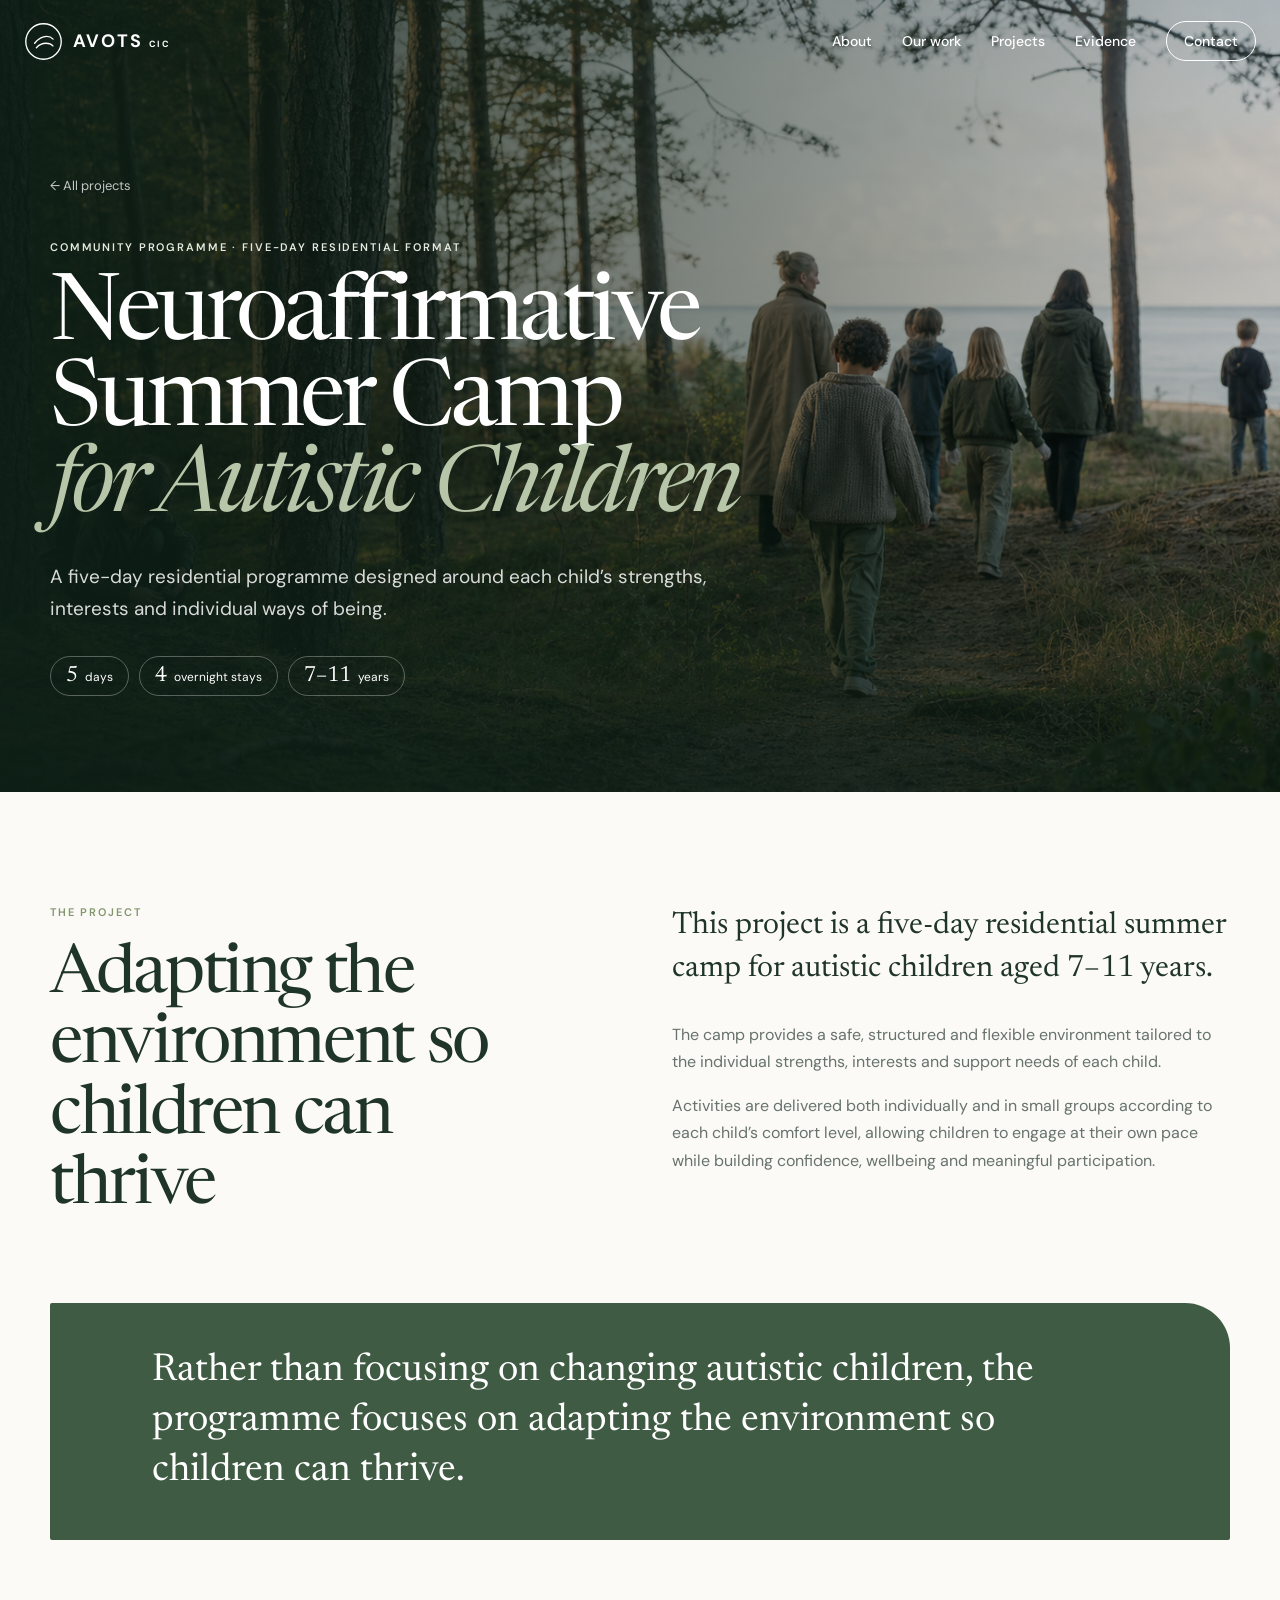
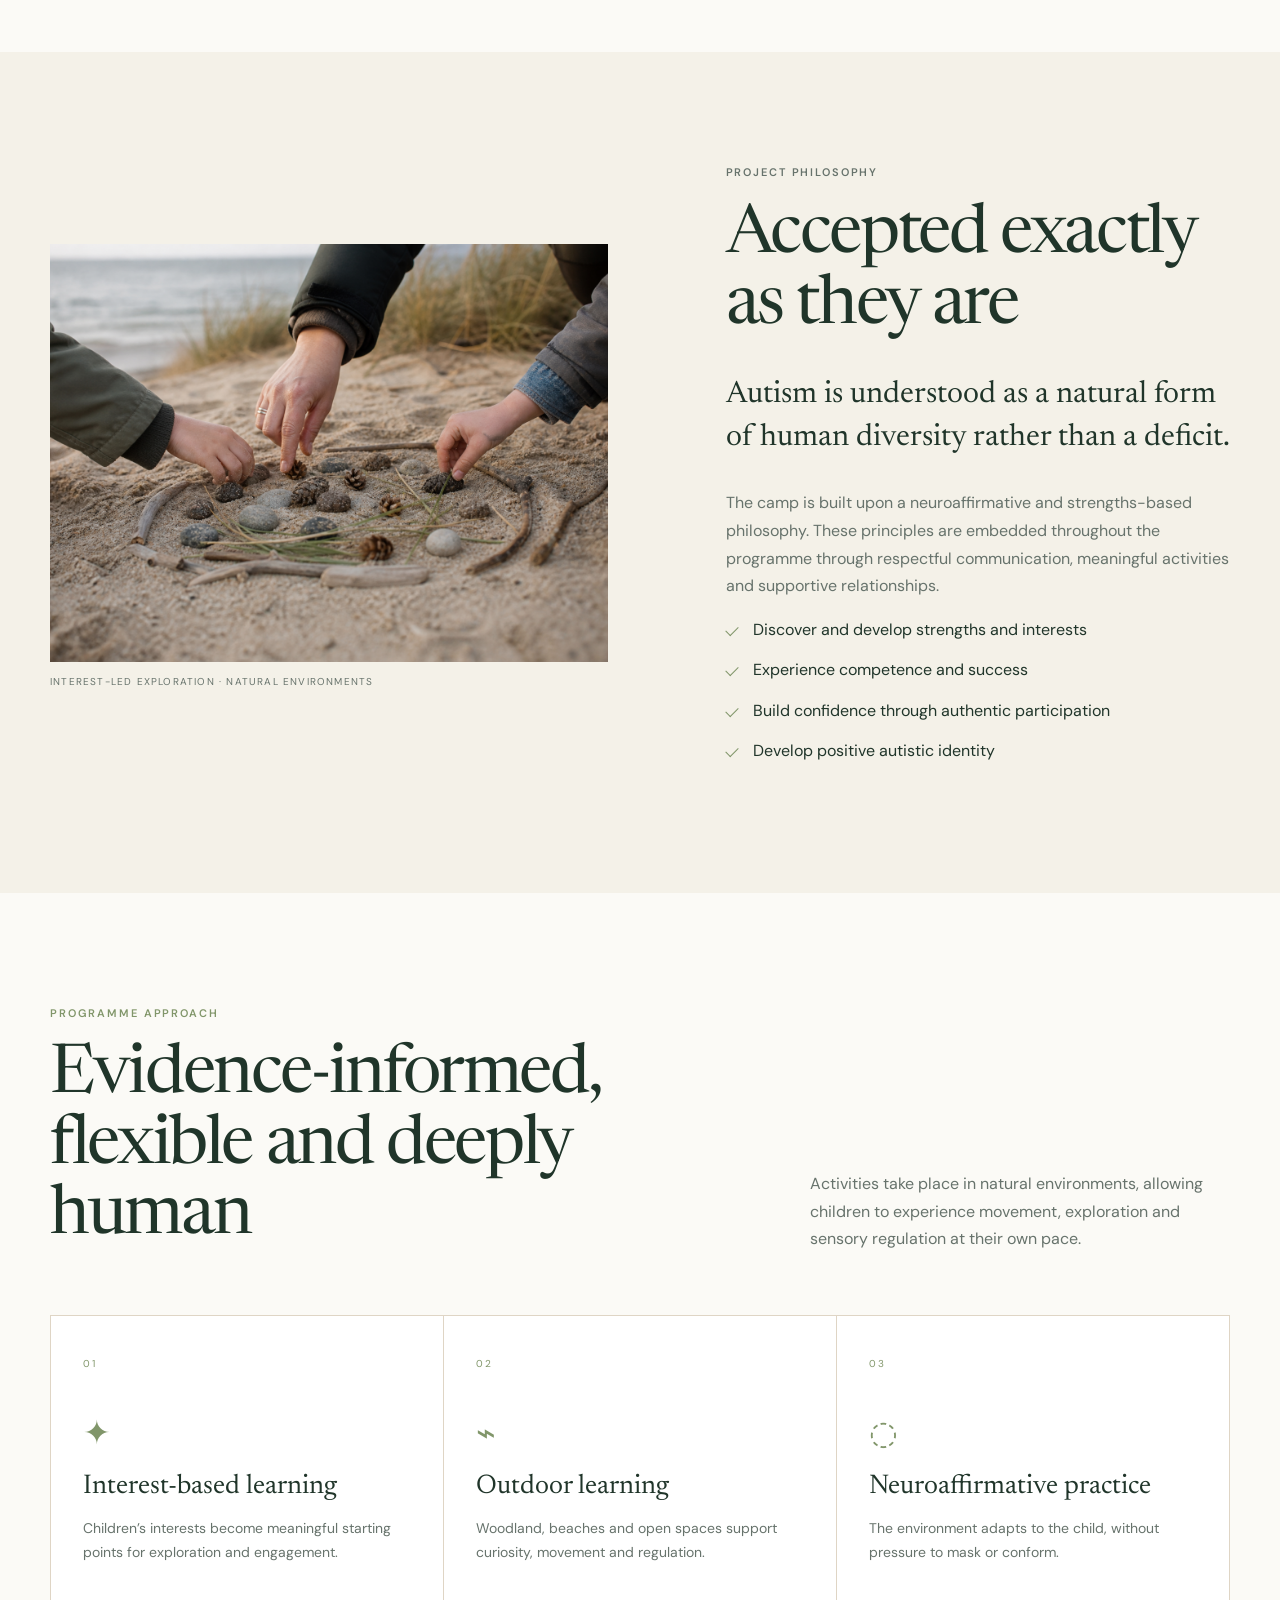
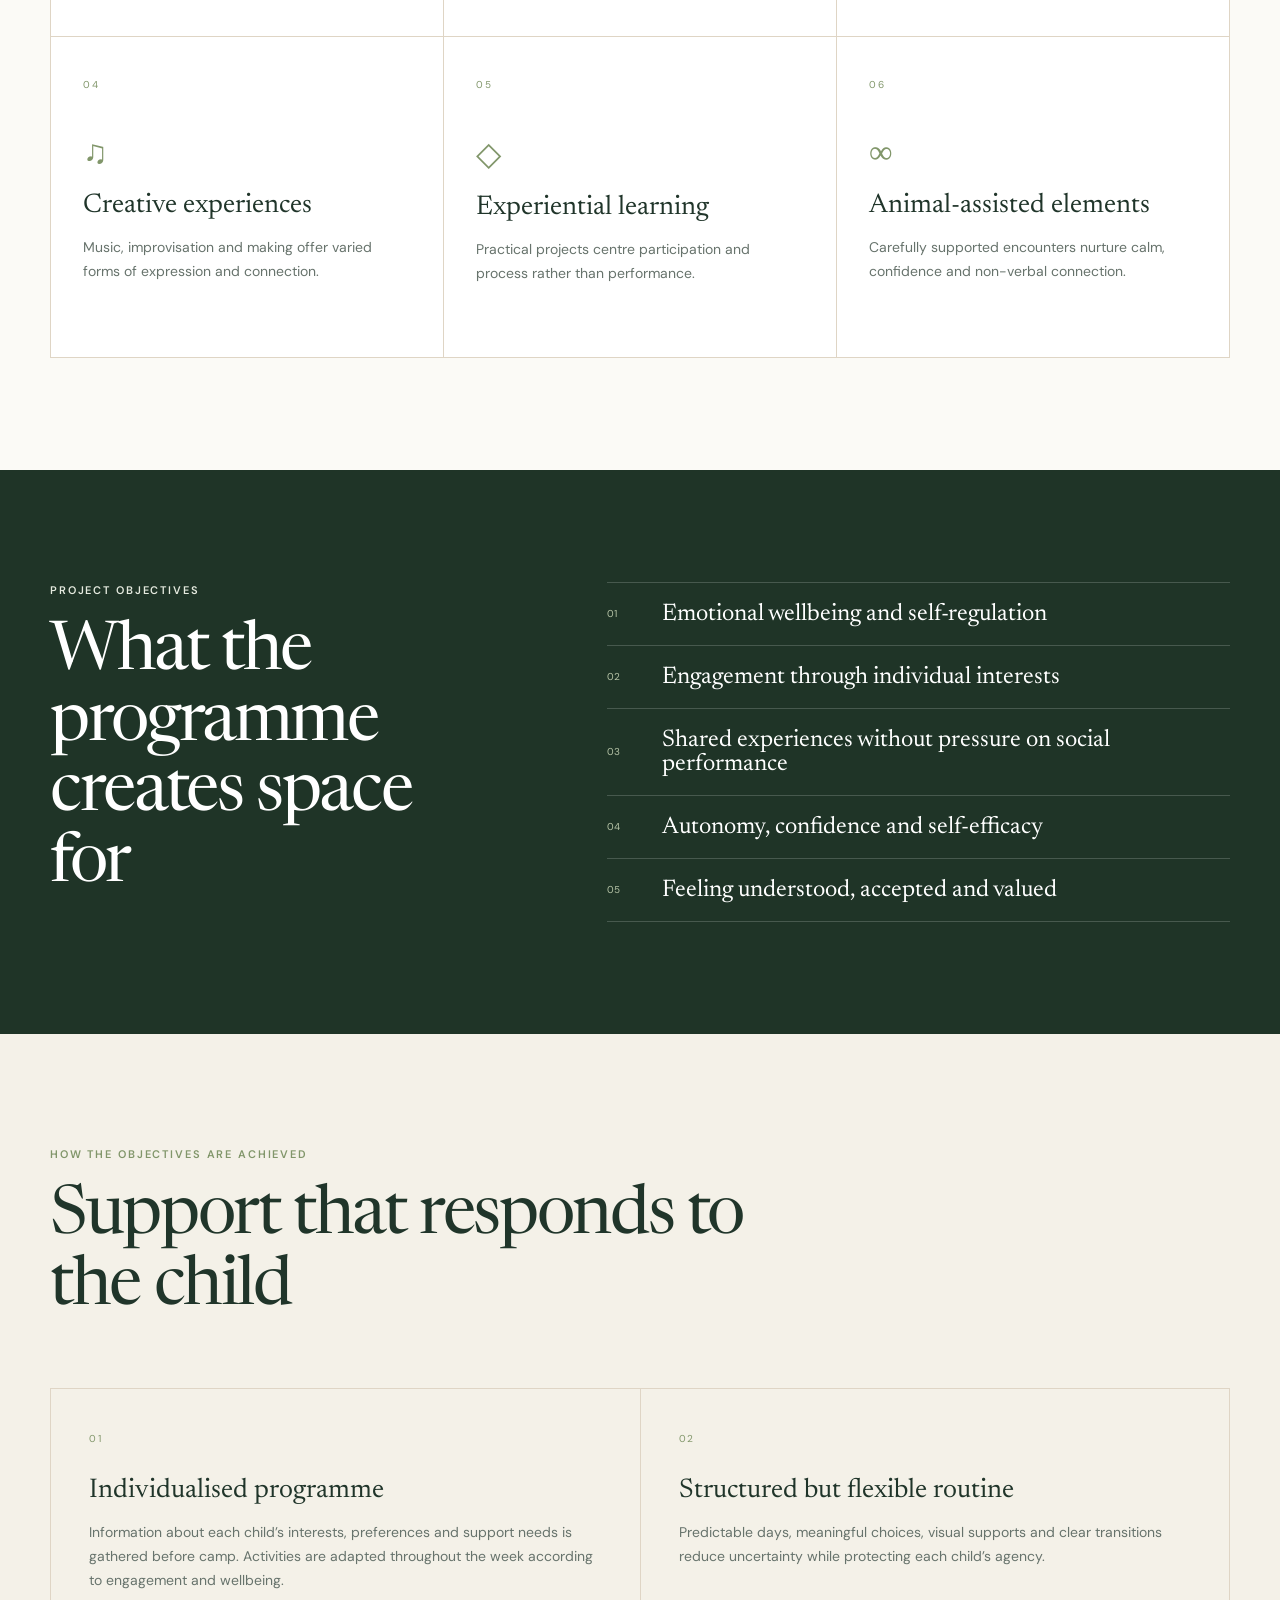
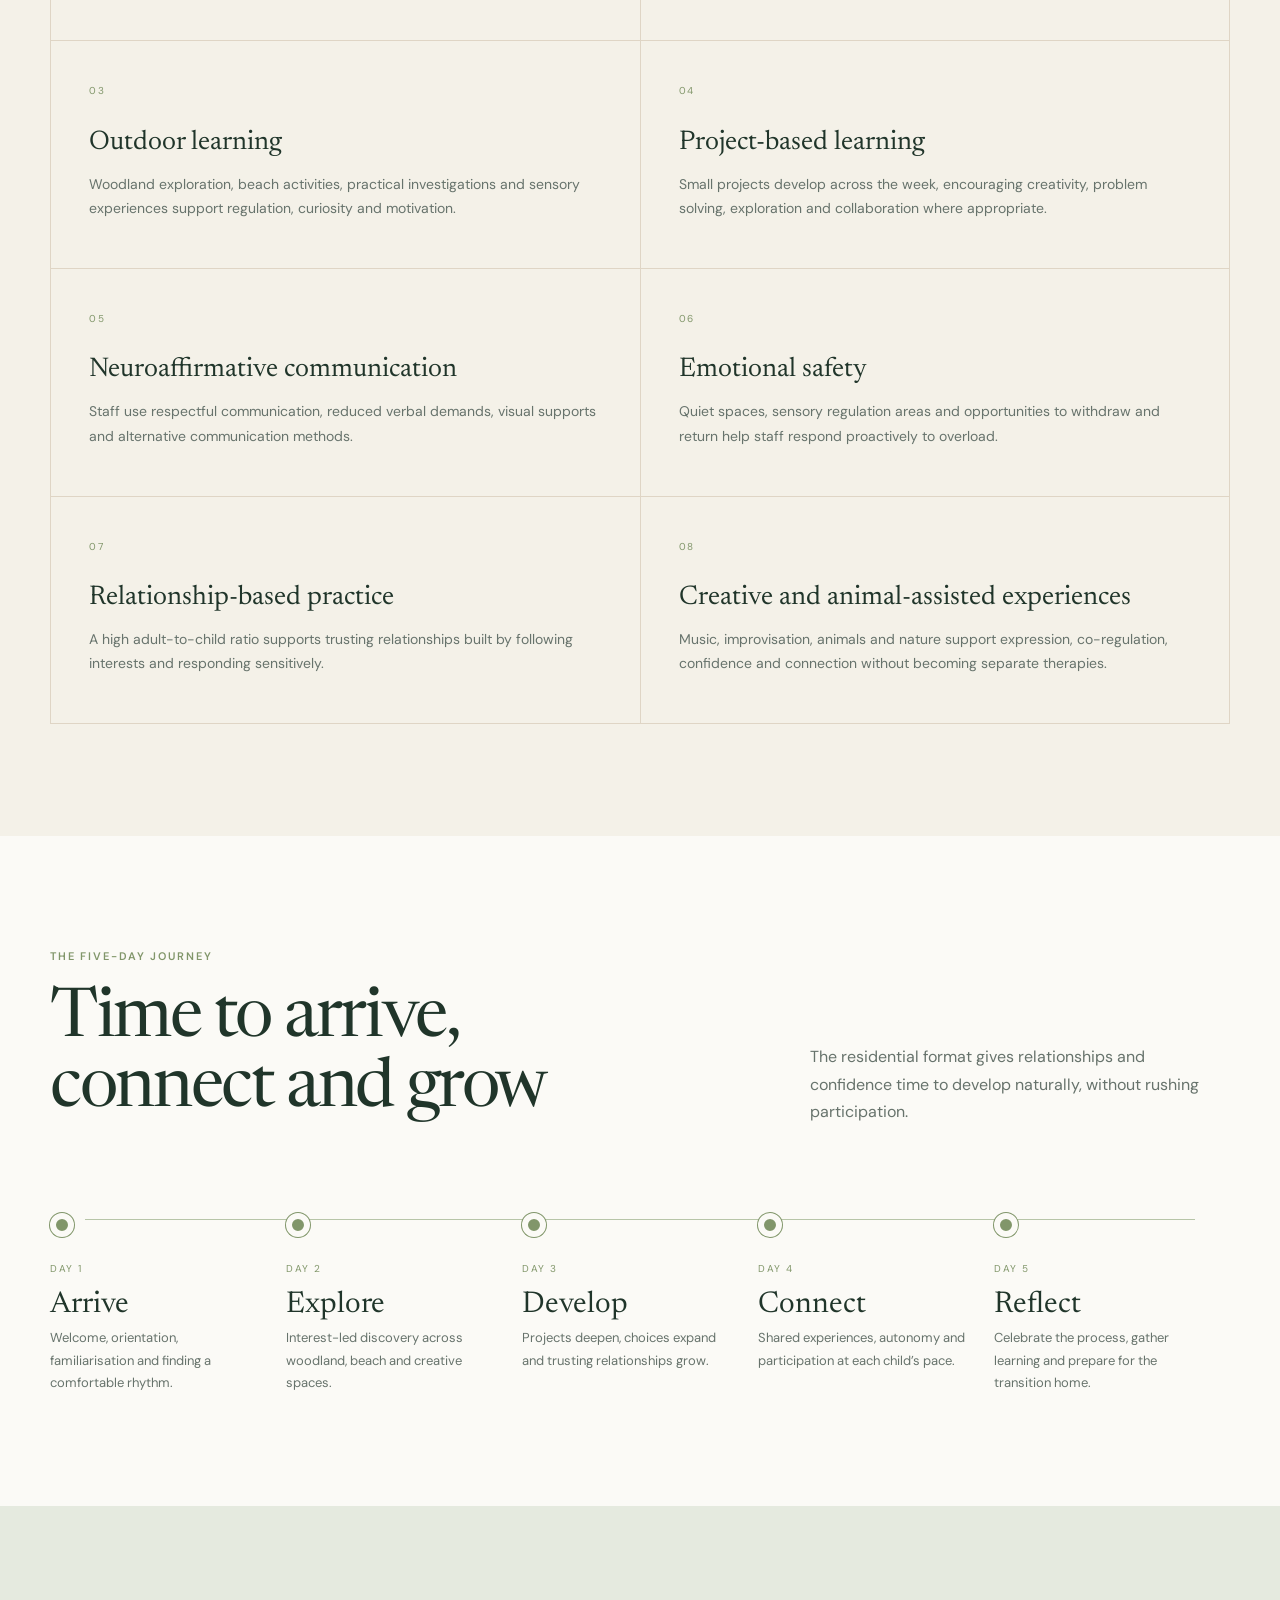
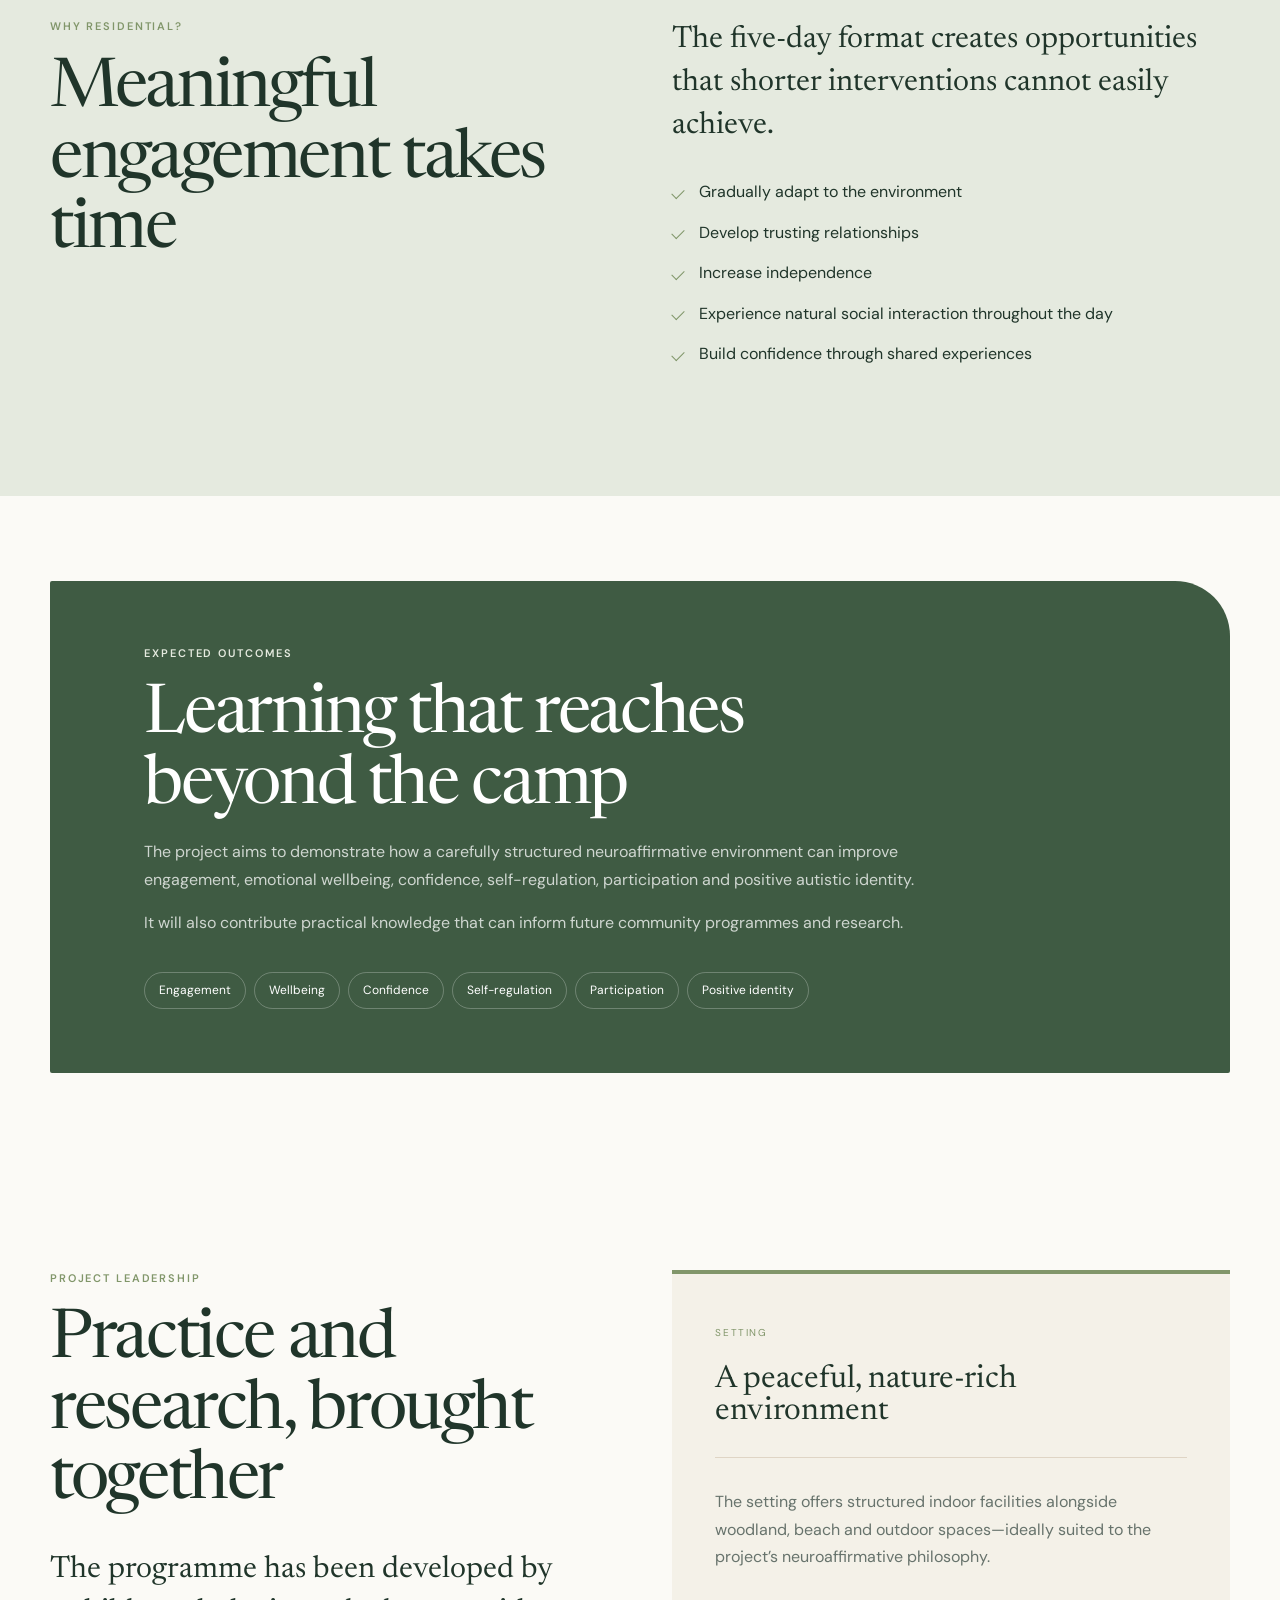
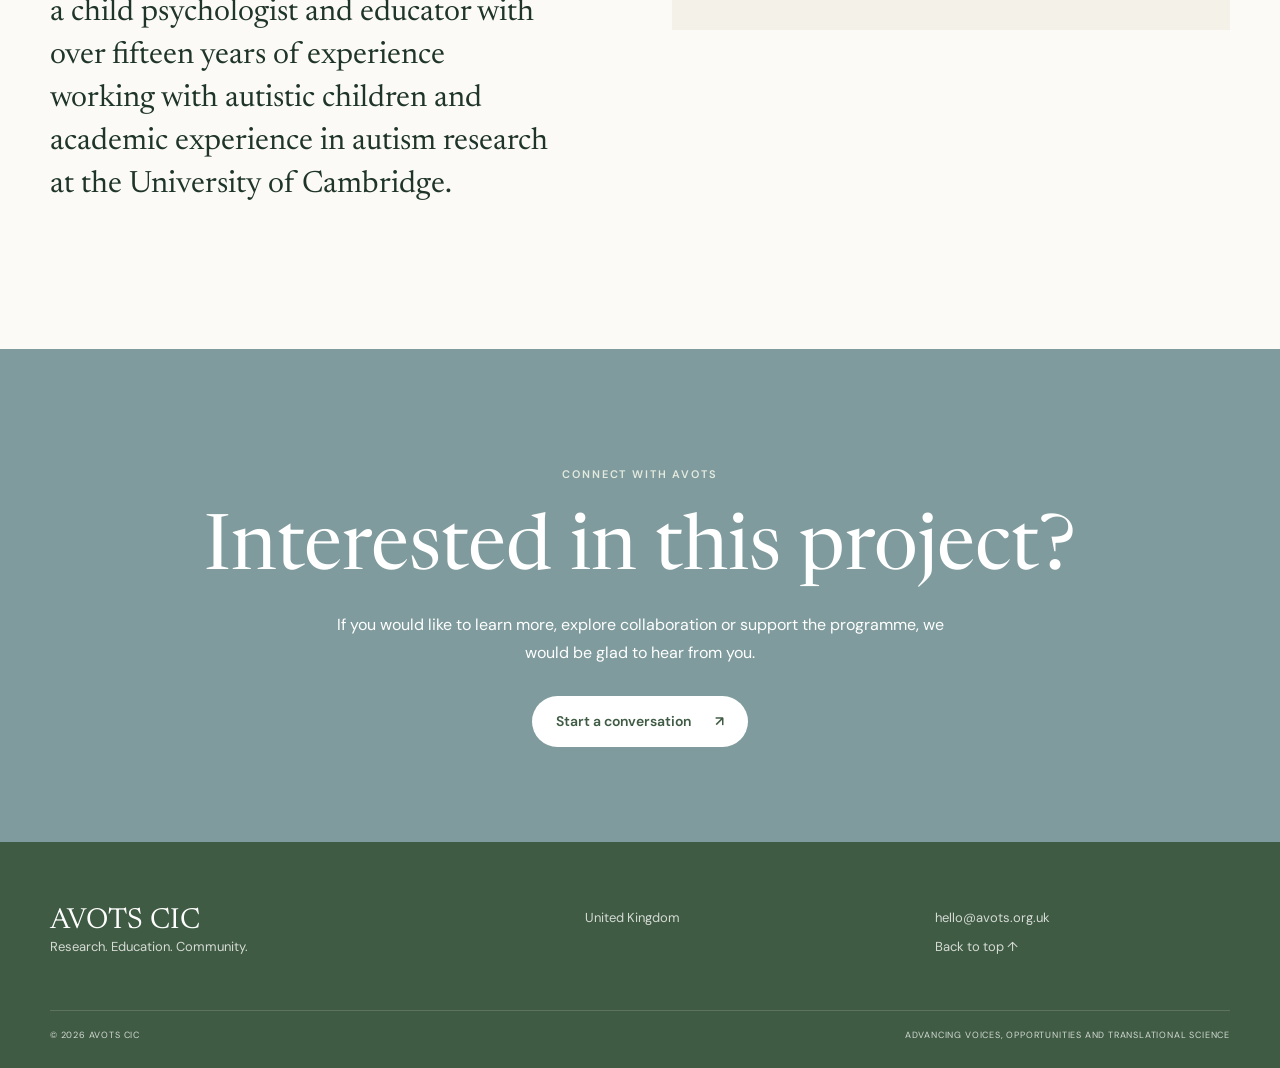
==== project-summer-camp.html @ a7e6b7ef "Add files via upload" ====
<!doctype html>
<html lang="en"><head><meta charset="utf-8"><meta name="viewport" content="width=device-width,initial-scale=1"><meta name="description" content="A five-day neuroaffirmative residential summer camp for autistic children aged 7–11."><meta name="theme-color" content="#3f5b43"><title>Neuroaffirmative Summer Camp | AVOTS CIC</title><link rel="icon" href="assets/favicon.svg" type="image/svg+xml"><link rel="preconnect" href="https://fonts.googleapis.com"><link rel="preconnect" href="https://fonts.gstatic.com" crossorigin><link href="https://fonts.googleapis.com/css2?family=DM+Sans:wght@400;500;600&family=Newsreader:ital,opsz,wght@0,6..72,400;0,6..72,500;1,6..72,400&display=swap" rel="stylesheet"><link rel="stylesheet" href="project-page.css"><script src="project-page.js" defer></script></head>
<body><a class="skip" href="#main">Skip to main content</a>
<header class="project-header" data-header><div class="nav-wrap"><a class="brand" href="index.html" aria-label="AVOTS CIC home"><svg viewBox="0 0 44 44" aria-hidden="true"><circle cx="22" cy="22" r="20"/><path d="M12 24c4.2-5.1 8.7-7.7 13.5-7.7 3.2 0 5.6 1.2 7.3 3M14 29c3.1-3.3 6.7-5 10.8-5 3.5 0 6.1 1 7.8 3"/></svg><strong>AVOTS <small>CIC</small></strong></a><button class="menu" type="button" aria-expanded="false" aria-controls="project-nav" data-menu><span class="sr">Open menu</span><i></i><i></i></button><nav id="project-nav" data-nav><a href="index.html#about">About</a><a href="index.html#work">Our work</a><a href="index.html#projects">Projects</a><a href="index.html#evidence">Evidence</a><a class="contact-pill" href="index.html#contact">Contact</a></nav></div></header>
<main id="main"><section class="camp-hero"><div class="camp-hero-image"></div><div class="camp-hero-shade"></div><div class="wrap camp-hero-copy"><a class="back-link reveal" href="index.html#projects">← All projects</a><p class="eyebrow light reveal">Community programme · Five-day residential format</p><h1 class="reveal">Neuroaffirmative Summer Camp <em>for Autistic Children</em></h1><p class="hero-intro reveal">A five-day residential programme designed around each child’s strengths, interests and individual ways of being.</p><div class="hero-facts reveal"><span><strong>5</strong> days</span><span><strong>4</strong> overnight stays</span><span><strong>7–11</strong> years</span></div></div></section>
<section class="section intro"><div class="wrap split"><div><p class="eyebrow reveal">The project</p><h2 class="display reveal">Adapting the environment so children can thrive</h2></div><div class="prose reveal"><p class="lead">This project is a five-day residential summer camp for autistic children aged 7–11 years.</p><p>The camp provides a safe, structured and flexible environment tailored to the individual strengths, interests and support needs of each child.</p><p>Activities are delivered both individually and in small groups according to each child’s comfort level, allowing children to engage at their own pace while building confidence, wellbeing and meaningful participation.</p></div></div><div class="wrap statement reveal"><p>Rather than focusing on changing autistic children, the programme focuses on adapting the environment so children can thrive.</p></div></section>
<section class="section philosophy"><div class="wrap split reverse"><div class="photo-card reveal"><img src="assets/summer-camp-nature-learning.png" alt="Children and a supportive adult arranging natural materials together on a beach" loading="lazy"><span>Interest-led exploration · Natural environments</span></div><div class="reveal"><p class="eyebrow">Project philosophy</p><h2 class="display">Accepted exactly as they are</h2><p class="lead">Autism is understood as a natural form of human diversity rather than a deficit.</p><p>The camp is built upon a neuroaffirmative and strengths-based philosophy. These principles are embedded throughout the programme through respectful communication, meaningful activities and supportive relationships.</p><ul class="check-list"><li>Discover and develop strengths and interests</li><li>Experience competence and success</li><li>Build confidence through authentic participation</li><li>Develop positive autistic identity</li></ul></div></div></section>
<section class="section approach"><div class="wrap"><div class="section-head reveal"><div><p class="eyebrow">Programme approach</p><h2 class="display">Evidence-informed, flexible and deeply human</h2></div><p>Activities take place in natural environments, allowing children to experience movement, exploration and sensory regulation at their own pace.</p></div><div class="component-grid"><article class="component reveal"><span>01</span><i>✦</i><h3>Interest-based learning</h3><p>Children’s interests become meaningful starting points for exploration and engagement.</p></article><article class="component reveal"><span>02</span><i>⌁</i><h3>Outdoor learning</h3><p>Woodland, beaches and open spaces support curiosity, movement and regulation.</p></article><article class="component reveal"><span>03</span><i>◌</i><h3>Neuroaffirmative practice</h3><p>The environment adapts to the child, without pressure to mask or conform.</p></article><article class="component reveal"><span>04</span><i>♫</i><h3>Creative experiences</h3><p>Music, improvisation and making offer varied forms of expression and connection.</p></article><article class="component reveal"><span>05</span><i>◇</i><h3>Experiential learning</h3><p>Practical projects centre participation and process rather than performance.</p></article><article class="component reveal"><span>06</span><i>∞</i><h3>Animal-assisted elements</h3><p>Carefully supported encounters nurture calm, confidence and non-verbal connection.</p></article></div></div></section>
<section class="section objectives"><div class="wrap objective-grid"><div class="reveal"><p class="eyebrow light">Project objectives</p><h2 class="display">What the programme creates space for</h2></div><ol class="objective-list reveal"><li><span>01</span><p>Emotional wellbeing and self-regulation</p></li><li><span>02</span><p>Engagement through individual interests</p></li><li><span>03</span><p>Shared experiences without pressure on social performance</p></li><li><span>04</span><p>Autonomy, confidence and self-efficacy</p></li><li><span>05</span><p>Feeling understood, accepted and valued</p></li></ol></div></section>
<section class="section methods"><div class="wrap"><p class="eyebrow reveal">How the objectives are achieved</p><h2 class="display narrow reveal">Support that responds to the child</h2><div class="method-grid"><article class="method reveal"><span>01</span><h3>Individualised programme</h3><p>Information about each child’s interests, preferences and support needs is gathered before camp. Activities are adapted throughout the week according to engagement and wellbeing.</p></article><article class="method reveal"><span>02</span><h3>Structured but flexible routine</h3><p>Predictable days, meaningful choices, visual supports and clear transitions reduce uncertainty while protecting each child’s agency.</p></article><article class="method reveal"><span>03</span><h3>Outdoor learning</h3><p>Woodland exploration, beach activities, practical investigations and sensory experiences support regulation, curiosity and motivation.</p></article><article class="method reveal"><span>04</span><h3>Project-based learning</h3><p>Small projects develop across the week, encouraging creativity, problem solving, exploration and collaboration where appropriate.</p></article><article class="method reveal"><span>05</span><h3>Neuroaffirmative communication</h3><p>Staff use respectful communication, reduced verbal demands, visual supports and alternative communication methods.</p></article><article class="method reveal"><span>06</span><h3>Emotional safety</h3><p>Quiet spaces, sensory regulation areas and opportunities to withdraw and return help staff respond proactively to overload.</p></article><article class="method reveal"><span>07</span><h3>Relationship-based practice</h3><p>A high adult-to-child ratio supports trusting relationships built by following interests and responding sensitively.</p></article><article class="method reveal"><span>08</span><h3>Creative and animal-assisted experiences</h3><p>Music, improvisation, animals and nature support expression, co-regulation, confidence and connection without becoming separate therapies.</p></article></div></div></section>
<section class="section journey"><div class="wrap"><div class="section-head reveal"><div><p class="eyebrow">The five-day journey</p><h2 class="display">Time to arrive, connect and grow</h2></div><p>The residential format gives relationships and confidence time to develop naturally, without rushing participation.</p></div><div class="timeline"><article class="reveal"><span>Day 1</span><h3>Arrive</h3><p>Welcome, orientation, familiarisation and finding a comfortable rhythm.</p></article><article class="reveal"><span>Day 2</span><h3>Explore</h3><p>Interest-led discovery across woodland, beach and creative spaces.</p></article><article class="reveal"><span>Day 3</span><h3>Develop</h3><p>Projects deepen, choices expand and trusting relationships grow.</p></article><article class="reveal"><span>Day 4</span><h3>Connect</h3><p>Shared experiences, autonomy and participation at each child’s pace.</p></article><article class="reveal"><span>Day 5</span><h3>Reflect</h3><p>Celebrate the process, gather learning and prepare for the transition home.</p></article></div></div></section>
<section class="section residential"><div class="wrap split"><div class="reveal"><p class="eyebrow">Why residential?</p><h2 class="display">Meaningful engagement takes time</h2></div><div class="prose reveal"><p class="lead">The five-day format creates opportunities that shorter interventions cannot easily achieve.</p><ul class="check-list"><li>Gradually adapt to the environment</li><li>Develop trusting relationships</li><li>Increase independence</li><li>Experience natural social interaction throughout the day</li><li>Build confidence through shared experiences</li></ul></div></div></section>
<section class="section outcomes"><div class="wrap"><div class="outcome-card reveal"><p class="eyebrow light">Expected outcomes</p><h2 class="display">Learning that reaches beyond the camp</h2><p>The project aims to demonstrate how a carefully structured neuroaffirmative environment can improve engagement, emotional wellbeing, confidence, self-regulation, participation and positive autistic identity.</p><p>It will also contribute practical knowledge that can inform future community programmes and research.</p><div class="outcome-tags"><span>Engagement</span><span>Wellbeing</span><span>Confidence</span><span>Self-regulation</span><span>Participation</span><span>Positive identity</span></div></div></div></section>
<section class="section leadership"><div class="wrap split"><div class="reveal"><p class="eyebrow">Project leadership</p><h2 class="display">Practice and research, brought together</h2><p class="lead">The programme has been developed by a child psychologist and educator with over fifteen years of experience working with autistic children and academic experience in autism research at the University of Cambridge.</p></div><aside class="venue reveal"><span>Setting</span><h3>A peaceful, nature-rich environment</h3><hr><p>The setting offers structured indoor facilities alongside woodland, beach and outdoor spaces—ideally suited to the project’s neuroaffirmative philosophy.</p></aside></div></section>
<section class="project-cta"><div class="wrap reveal"><p class="eyebrow light">Connect with AVOTS</p><h2>Interested in this project?</h2><p>If you would like to learn more, explore collaboration or support the programme, we would be glad to hear from you.</p><a class="button" href="index.html#contact">Start a conversation <span>↗</span></a></div></section></main>
<footer><div class="wrap footer-grid"><div><strong>AVOTS CIC</strong><span>Research. Education. Community.</span></div><div><span>United Kingdom</span></div><div><a href="mailto:hello@avots.org.uk">hello@avots.org.uk</a><a href="#main">Back to top ↑</a></div></div><div class="wrap footer-base"><span>© <span data-year></span> AVOTS CIC</span><span>Advancing Voices, Opportunities and Translational Science</span></div></footer></body></html>
---- project-page.css ----
:root{--forest:#3f5b43;--deep:#1f3427;--moss:#81966a;--sage:#b7c5a8;--pale:#e5eadf;--cream:#f4f1e8;--paper:#fbfaf6;--sand:#dfd5c5;--ink:#20352a;--muted:#67736c;--sea:#7f9b9d;--serif:"Newsreader",Georgia,serif;--sans:"DM Sans",Arial,sans-serif}*{box-sizing:border-box}html{scroll-behavior:smooth;scroll-padding-top:82px}body{margin:0;background:var(--paper);color:var(--ink);font:16px/1.72 var(--sans);-webkit-font-smoothing:antialiased}body.lock{overflow:hidden}a{color:inherit}img{display:block;max-width:100%}.wrap{width:min(1180px,calc(100% - 48px));margin:auto}.sr{position:absolute;width:1px;height:1px;overflow:hidden;clip:rect(0,0,0,0)}.skip{position:fixed;z-index:999;top:10px;left:10px;transform:translateY(-150%);padding:8px 14px;background:#fff}.skip:focus{transform:none}.project-header{position:fixed;z-index:100;inset:0 0 auto;color:#fff;transition:.3s}.project-header.scrolled{background:rgba(251,250,246,.96);color:var(--forest);box-shadow:0 1px 0 rgba(63,91,67,.14);backdrop-filter:blur(14px)}.nav-wrap{width:min(1280px,calc(100% - 48px));height:82px;margin:auto;display:flex;align-items:center;justify-content:space-between}.brand{display:flex;align-items:center;gap:10px;text-decoration:none;letter-spacing:.12em}.brand svg{width:39px;fill:none;stroke:currentColor;stroke-width:1.5;stroke-linecap:round}.brand strong{font-size:18px}.brand small{font-size:9px}.project-header nav{display:flex;align-items:center;gap:30px}.project-header nav a{text-decoration:none;font-size:14px;font-weight:500}.contact-pill{padding:7px 17px;border:1px solid;border-radius:30px}.menu{display:none}.camp-hero{position:relative;min-height:88svh;display:grid;align-items:end;overflow:hidden;background:var(--deep);color:#fff}.camp-hero-image{position:absolute;inset:0;background:url("assets/summer-camp-hero.png") center/cover no-repeat}.camp-hero-shade{position:absolute;inset:0;background:linear-gradient(90deg,rgba(13,31,22,.9),rgba(13,31,22,.5) 50%,rgba(13,31,22,.12)),linear-gradient(0deg,rgba(13,31,22,.65),transparent 55%)}.camp-hero-copy{position:relative;z-index:1;padding:150px 0 75px}.back-link{display:inline-block;margin-bottom:42px;color:rgba(255,255,255,.75);font-size:13px;text-decoration:none}.eyebrow{margin:0 0 20px;color:var(--moss);font-size:11px;font-weight:600;letter-spacing:.17em;line-height:1.5;text-transform:uppercase}.eyebrow.light{color:var(--pale)}.camp-hero h1{max-width:920px;margin:0;font:400 clamp(48px,7.2vw,102px)/.93 var(--serif);letter-spacing:-.045em}.camp-hero h1 em{display:block;color:var(--sage);font-weight:400}.hero-intro{max-width:660px;margin:28px 0 30px;color:rgba(255,255,255,.84);font-size:19px}.hero-facts{display:flex;gap:10px;flex-wrap:wrap}.hero-facts span{display:flex;align-items:baseline;gap:7px;padding:8px 15px;border:1px solid rgba(255,255,255,.3);border-radius:30px;font-size:12px}.hero-facts strong{font:400 22px var(--serif)}.section{padding:112px 0}.split{display:grid;grid-template-columns:.95fr 1.05fr;gap:10%;align-items:start}.split.reverse{grid-template-columns:1.05fr .95fr;align-items:center}.display{margin:0;font:400 clamp(42px,5.3vw,70px)/1.04 var(--serif);letter-spacing:-.035em}.display.narrow{max-width:750px}.prose p:first-child{margin-top:0}.lead{font:400 clamp(22px,2.4vw,31px)/1.4 var(--serif)}.prose p:not(.lead),.philosophy .split>div>p:not(.lead){color:var(--muted)}.statement{margin-top:80px;padding:44px 8%;background:var(--forest);color:#fff;border-radius:2px 45px 2px 2px}.statement p{max-width:940px;margin:0;font:400 clamp(26px,3vw,42px)/1.3 var(--serif)}.philosophy{background:var(--cream)}.photo-card img{width:100%;aspect-ratio:4/3;object-fit:cover}.photo-card span{display:block;padding:11px 0;color:var(--muted);font-size:10px;letter-spacing:.12em;text-transform:uppercase}.check-list{padding:0;list-style:none}.check-list li{position:relative;margin:13px 0;padding-left:27px}.check-list li:before{content:"";position:absolute;left:0;top:.65em;width:11px;height:6px;border-left:1.5px solid var(--moss);border-bottom:1.5px solid var(--moss);transform:rotate(-45deg)}.approach{background:var(--paper)}.section-head{display:grid;grid-template-columns:1.2fr .8fr;gap:11%;align-items:end;margin-bottom:62px}.section-head>p{margin:0;color:var(--muted)}.component-grid{display:grid;grid-template-columns:repeat(3,1fr);gap:1px;background:var(--sand);border:1px solid var(--sand)}.component{min-height:320px;padding:32px;background:#fff}.component>span,.method>span{color:var(--moss);font-size:10px;letter-spacing:.16em}.component i{display:block;margin:38px 0 18px;color:var(--moss);font:400 33px var(--serif)}.component h3,.method h3{margin:0;font:400 27px/1.15 var(--serif)}.component p,.method p{color:var(--muted);font-size:14px}.objectives{background:var(--deep);color:#fff}.objective-grid{display:grid;grid-template-columns:.8fr 1.2fr;gap:12%;align-items:start}.objective-list{margin:0;padding:0;list-style:none;border-top:1px solid rgba(255,255,255,.18)}.objective-list li{display:grid;grid-template-columns:55px 1fr;align-items:center;padding:19px 0;border-bottom:1px solid rgba(255,255,255,.18)}.objective-list span{color:var(--sage);font-size:10px}.objective-list p{margin:0;font:400 24px var(--serif)}.methods{background:var(--cream)}.method-grid{display:grid;grid-template-columns:1fr 1fr;margin-top:65px;border-top:1px solid var(--sand);border-left:1px solid var(--sand)}.method{padding:34px 38px;border-right:1px solid var(--sand);border-bottom:1px solid var(--sand)}.method h3{margin-top:24px}.journey{overflow:hidden}.timeline{position:relative;display:grid;grid-template-columns:repeat(5,1fr);margin-top:75px}.timeline:before{content:"";position:absolute;top:18px;left:3%;right:3%;height:1px;background:var(--sage)}.timeline article{position:relative;padding:52px 22px 0 0}.timeline article:before{content:"";position:absolute;z-index:1;top:12px;left:0;width:12px;height:12px;border:6px solid var(--paper);border-radius:50%;background:var(--moss);box-shadow:0 0 0 1px var(--moss)}.timeline span{color:var(--moss);font-size:10px;letter-spacing:.15em;text-transform:uppercase}.timeline h3{margin:10px 0 7px;font:400 30px var(--serif)}.timeline p{margin:0;color:var(--muted);font-size:13px}.residential{background:var(--pale)}.outcomes{padding:85px 0;background:var(--paper)}.outcome-card{padding:64px 8%;background:var(--forest);color:#fff;border-radius:2px 55px 2px 2px}.outcome-card .display{max-width:780px}.outcome-card>p:not(.eyebrow){max-width:800px;color:rgba(255,255,255,.75)}.outcome-tags{display:flex;flex-wrap:wrap;gap:8px;margin-top:35px}.outcome-tags span{padding:7px 14px;border:1px solid rgba(255,255,255,.25);border-radius:30px;font-size:12px}.venue{padding:43px;background:var(--cream);border-top:4px solid var(--moss)}.venue>span{color:var(--moss);font-size:10px;letter-spacing:.16em;text-transform:uppercase}.venue h3{margin:19px 0 0;font:400 32px var(--serif)}.venue p{color:var(--muted)}.venue hr{margin:30px 0;border:0;border-top:1px solid var(--sand)}.project-cta{padding:95px 0;background:var(--sea);color:#fff;text-align:center}.project-cta h2{margin:0;font:400 clamp(45px,6vw,78px)/1 var(--serif)}.project-cta p{max-width:620px;margin:22px auto 30px}.button{display:inline-flex;align-items:center;gap:24px;padding:13px 24px;background:#fff;color:var(--forest);border-radius:30px;text-decoration:none;font-size:14px;font-weight:600}footer{padding:65px 0 24px;background:var(--forest);color:rgba(255,255,255,.78)}.footer-grid{display:grid;grid-template-columns:1.3fr .8fr .8fr;gap:55px}.footer-grid>div{display:flex;flex-direction:column;font-size:13px}.footer-grid strong{color:#fff;font:400 29px var(--serif)}.footer-grid a{text-decoration:none}.footer-grid a+a{margin-top:7px}.footer-base{display:flex;justify-content:space-between;margin-top:52px;padding-top:17px;border-top:1px solid rgba(255,255,255,.15);font-size:9px;letter-spacing:.09em;text-transform:uppercase}.reveal{opacity:0;transform:translateY(22px);transition:opacity .7s,transform .7s}.reveal.visible{opacity:1;transform:none}@media(prefers-reduced-motion:reduce){html{scroll-behavior:auto}.reveal{opacity:1;transform:none}*{transition-duration:.01ms!important}}@media(max-width:980px){.wrap{width:min(100% - 38px,760px)}.nav-wrap{width:calc(100% - 38px)}.menu{position:relative;z-index:2;display:grid;gap:7px;padding:10px 4px;background:none;border:0;color:inherit}.menu i{width:27px;height:1px;background:currentColor}.project-header nav{position:fixed;inset:0;flex-direction:column;align-items:flex-start;justify-content:center;gap:18px;padding:80px 10%;background:var(--deep);color:#fff;opacity:0;visibility:hidden;transition:.25s}.project-header nav.open{opacity:1;visibility:visible}.project-header nav a{font:400 34px var(--serif)}.section{padding:85px 0}.split,.split.reverse,.section-head,.objective-grid{grid-template-columns:1fr;gap:40px}.component-grid{grid-template-columns:1fr 1fr}.timeline{grid-template-columns:1fr;margin-top:50px}.timeline:before{top:0;bottom:0;left:6px;width:1px;height:auto}.timeline article{padding:0 0 35px 38px}.timeline article:before{top:6px;left:0}.method-grid{grid-template-columns:1fr}.footer-grid{grid-template-columns:1fr 1fr}}@media(max-width:620px){.wrap{width:calc(100% - 32px)}.nav-wrap{width:calc(100% - 32px);height:70px}.camp-hero{min-height:92svh}.camp-hero-copy{padding:120px 0 45px}.camp-hero h1{font-size:49px}.hero-intro{font-size:16px}.section{padding:70px 0}.display{font-size:42px}.statement{margin-top:55px;padding:34px 26px}.component-grid{grid-template-columns:1fr}.component{min-height:auto}.method{padding:29px 24px}.objective-list p{font-size:20px}.outcome-card{padding:42px 27px;border-radius:2px 36px 2px 2px}.venue{padding:30px 24px}.footer-grid{grid-template-columns:1fr;gap:27px}.footer-base{flex-direction:column;gap:7px}}
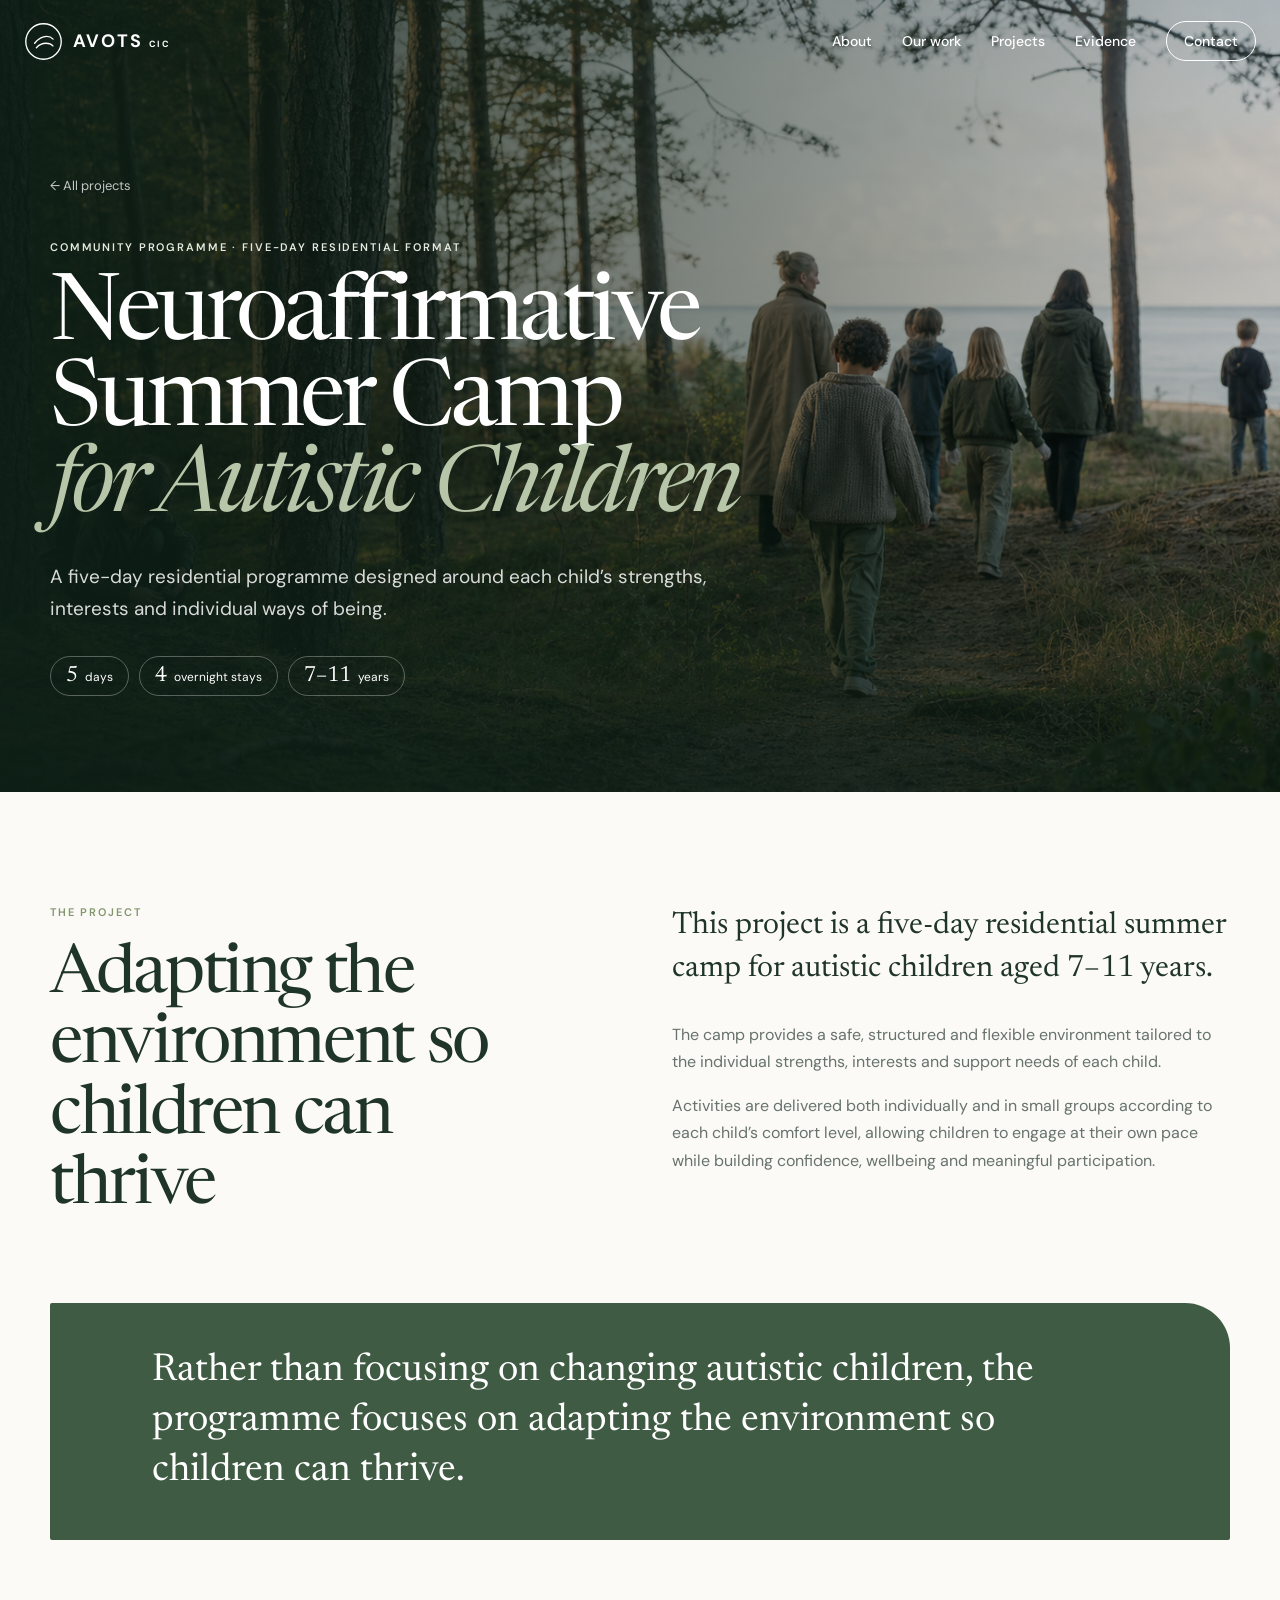
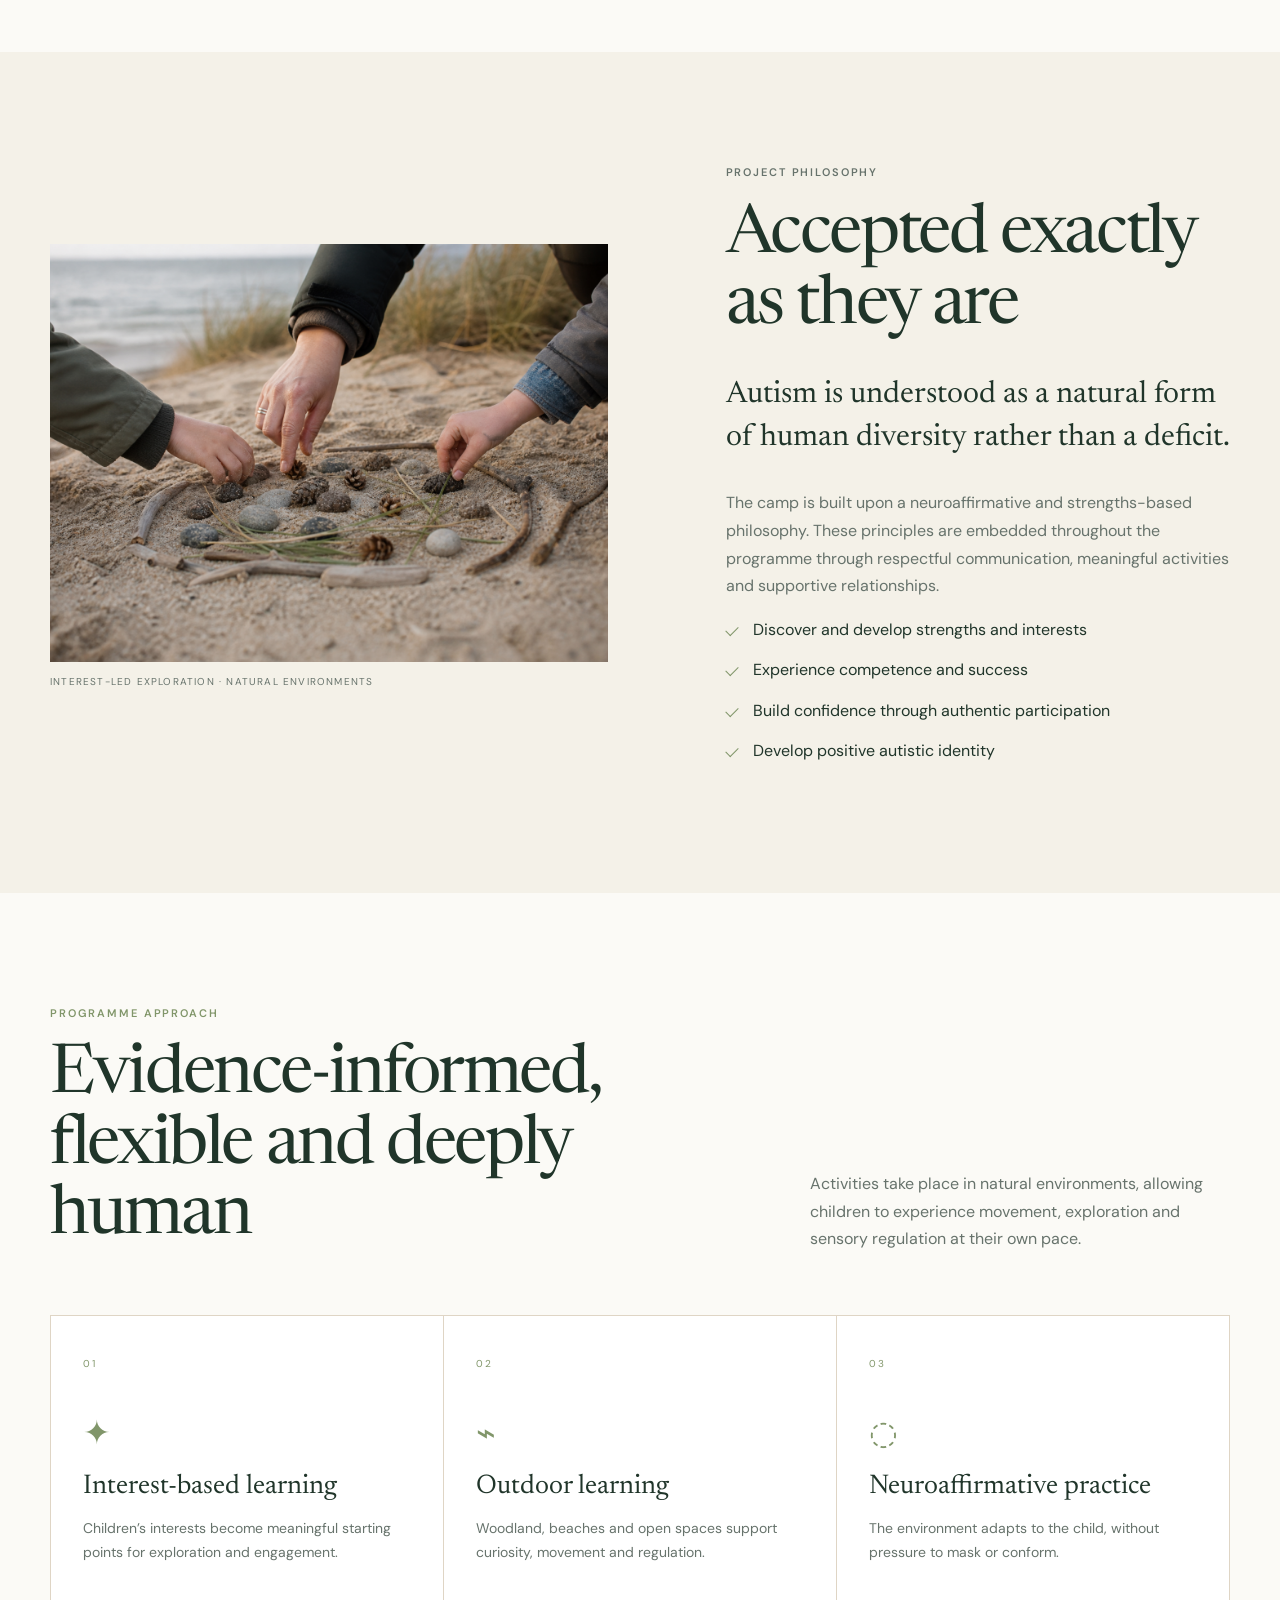
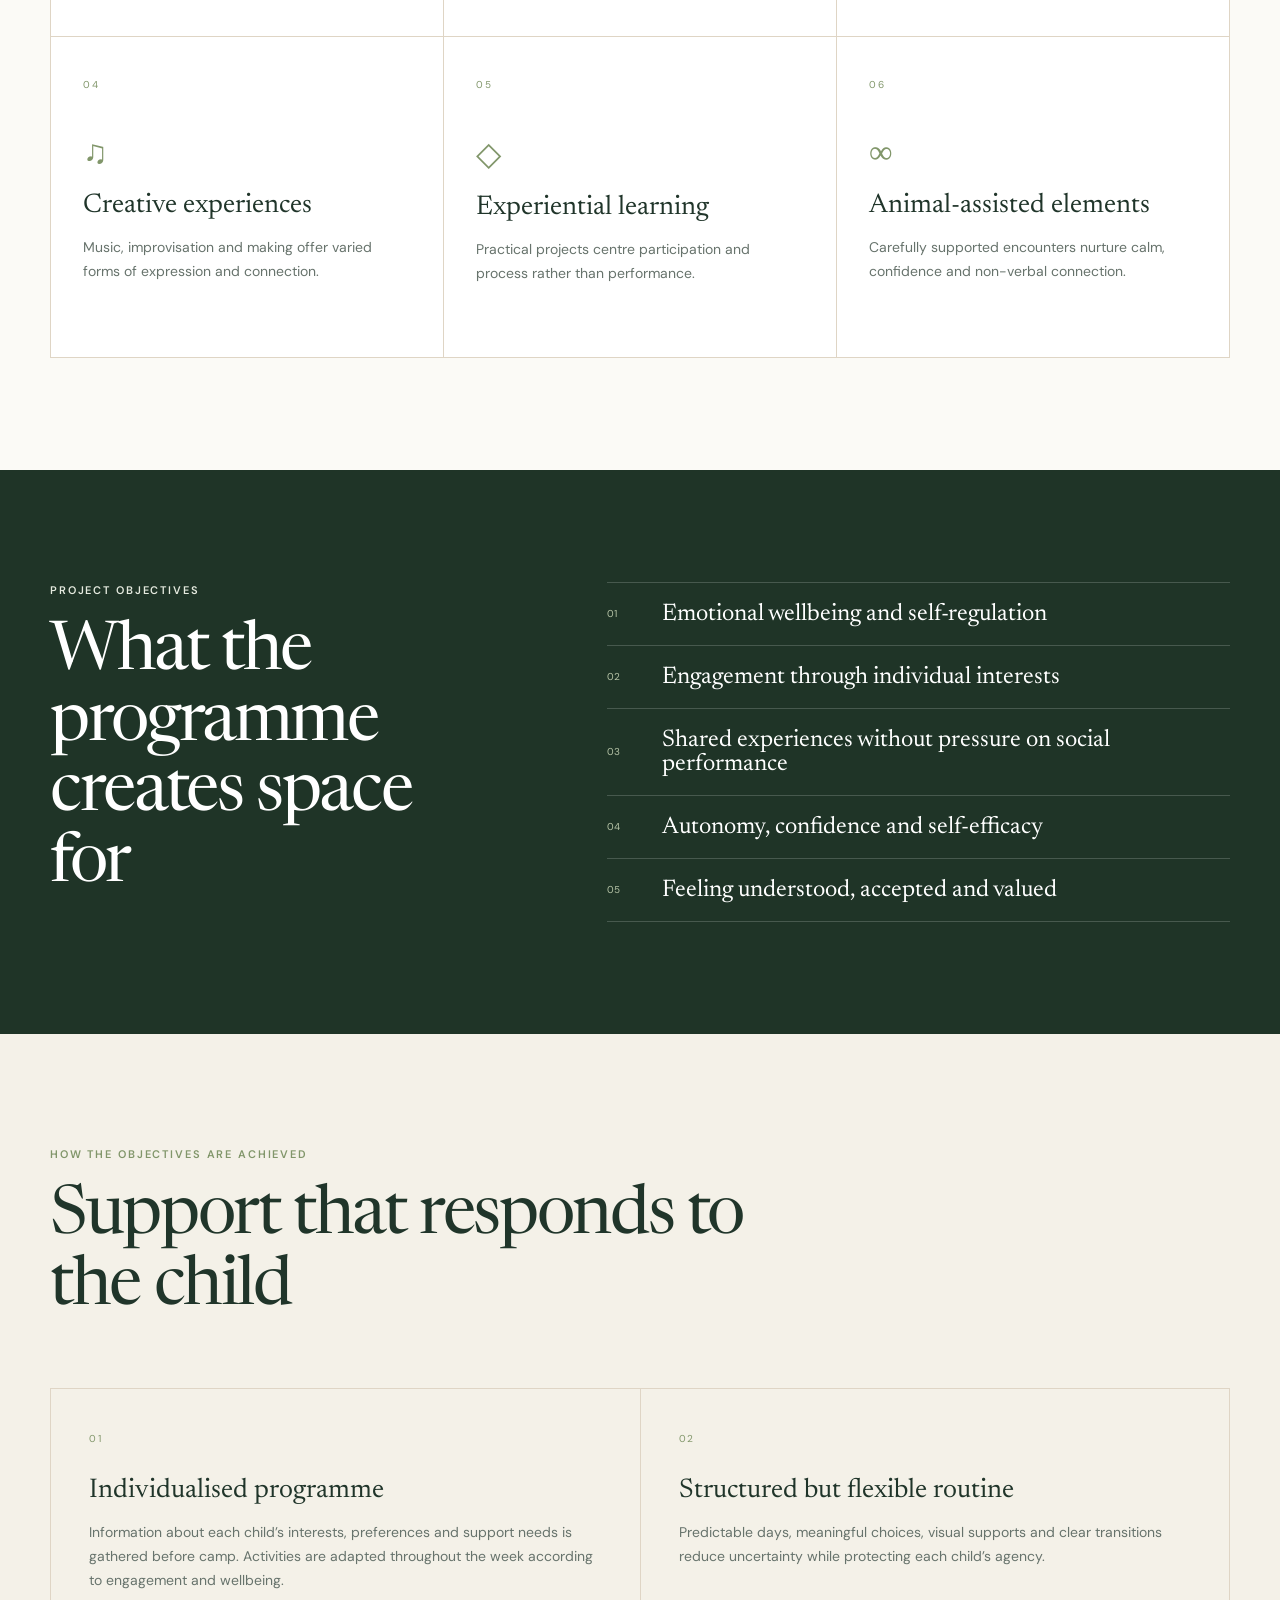
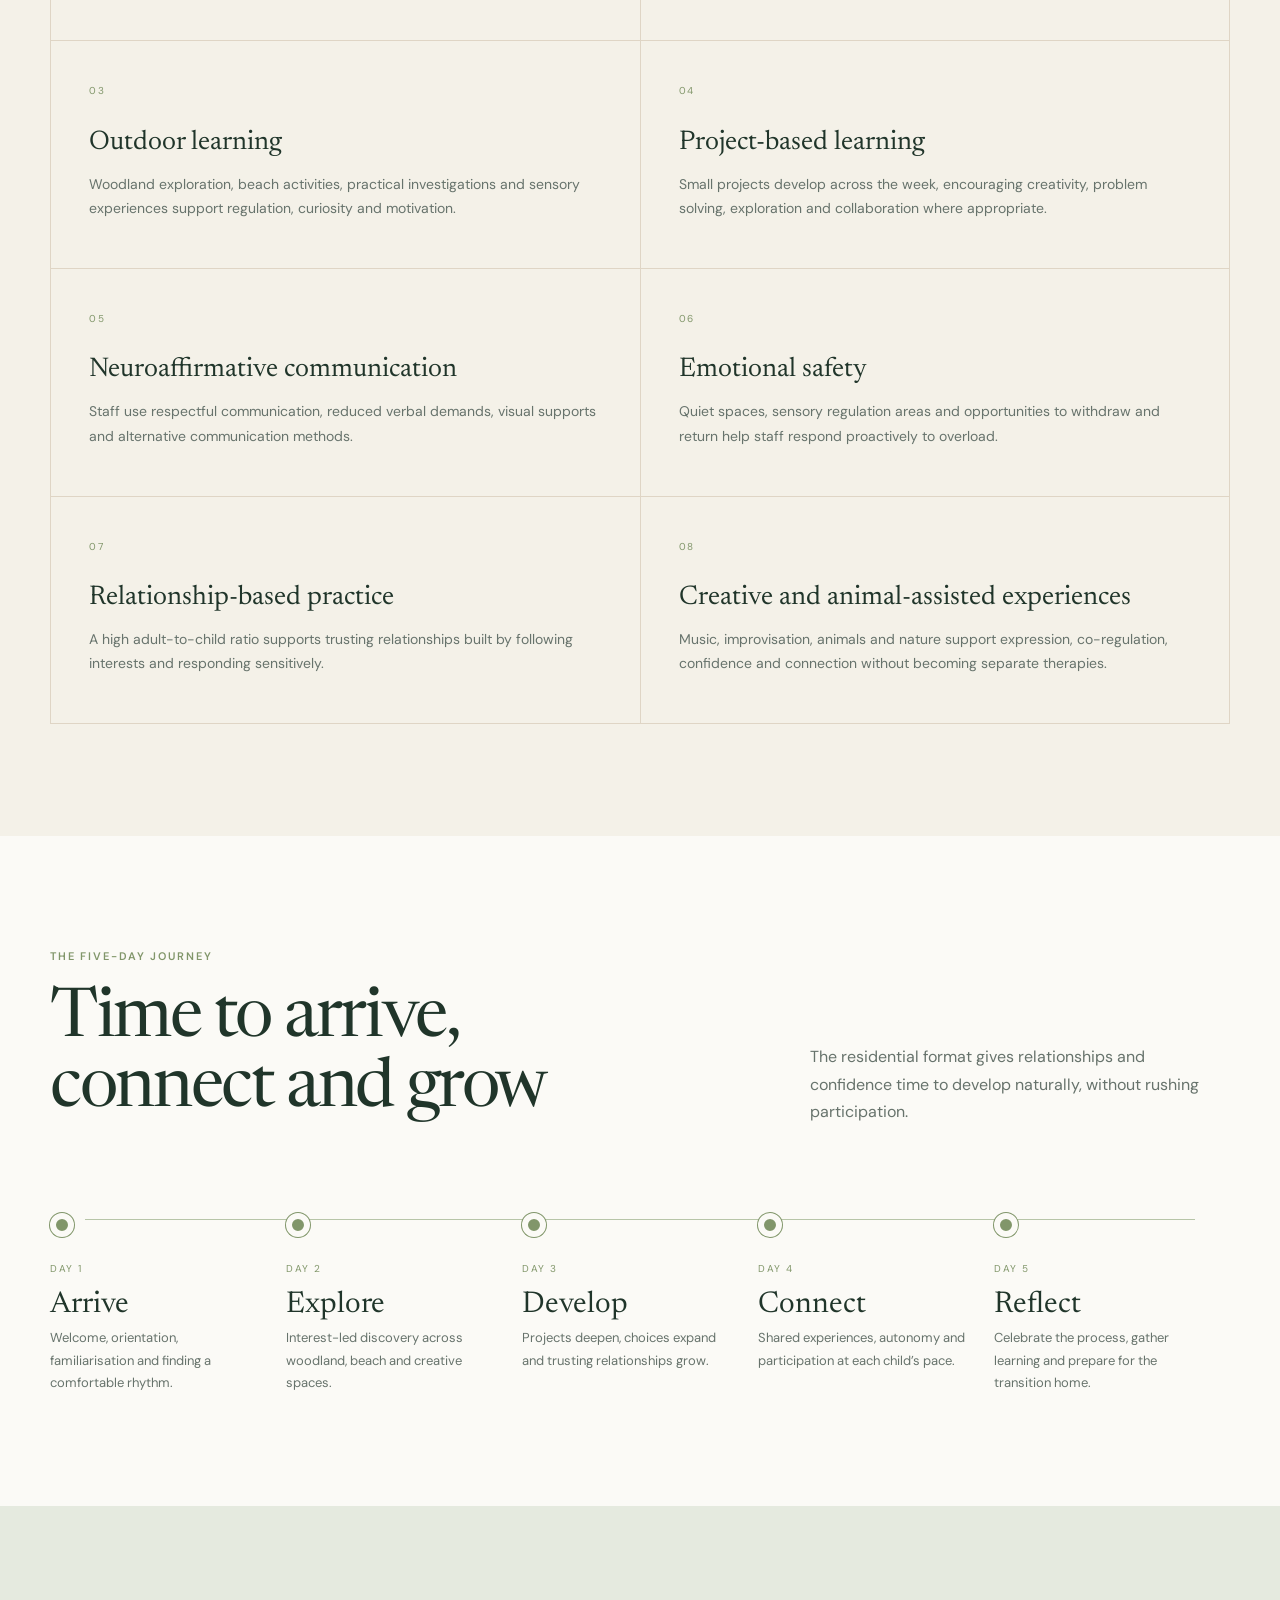
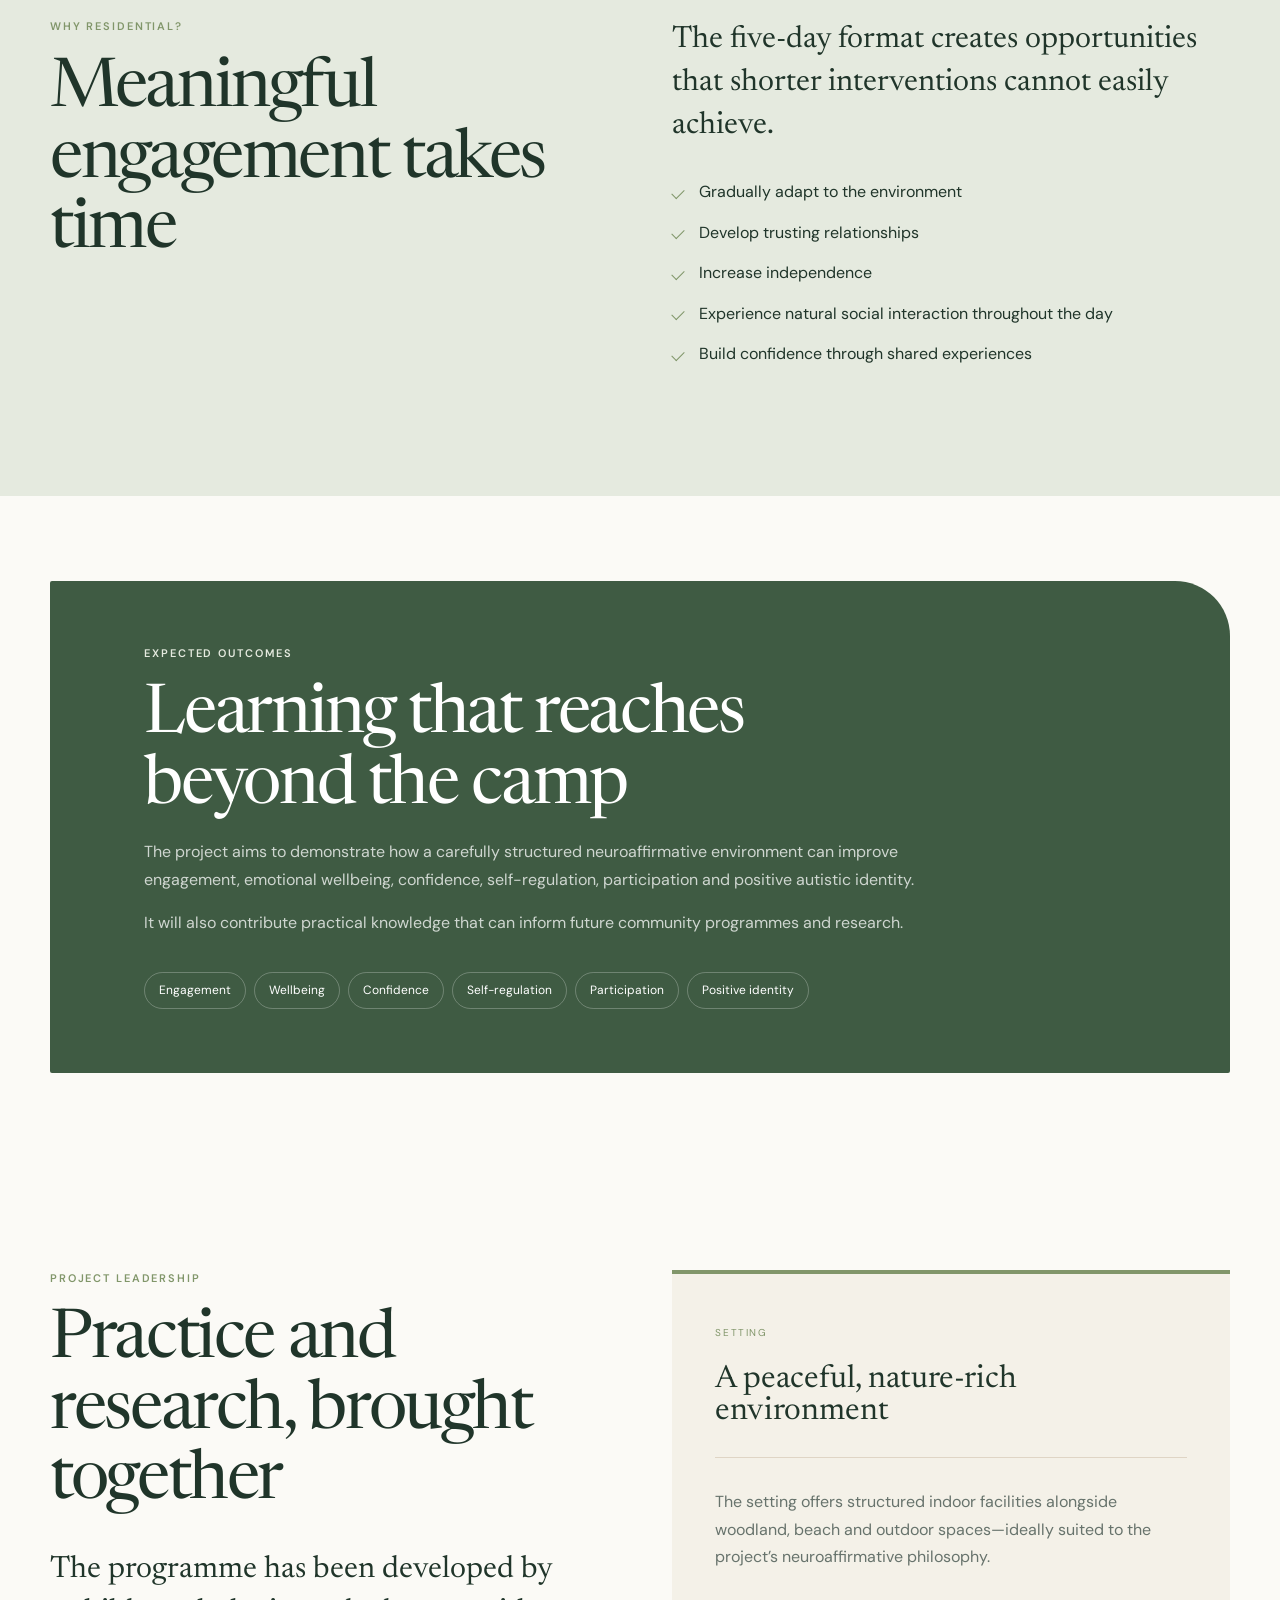
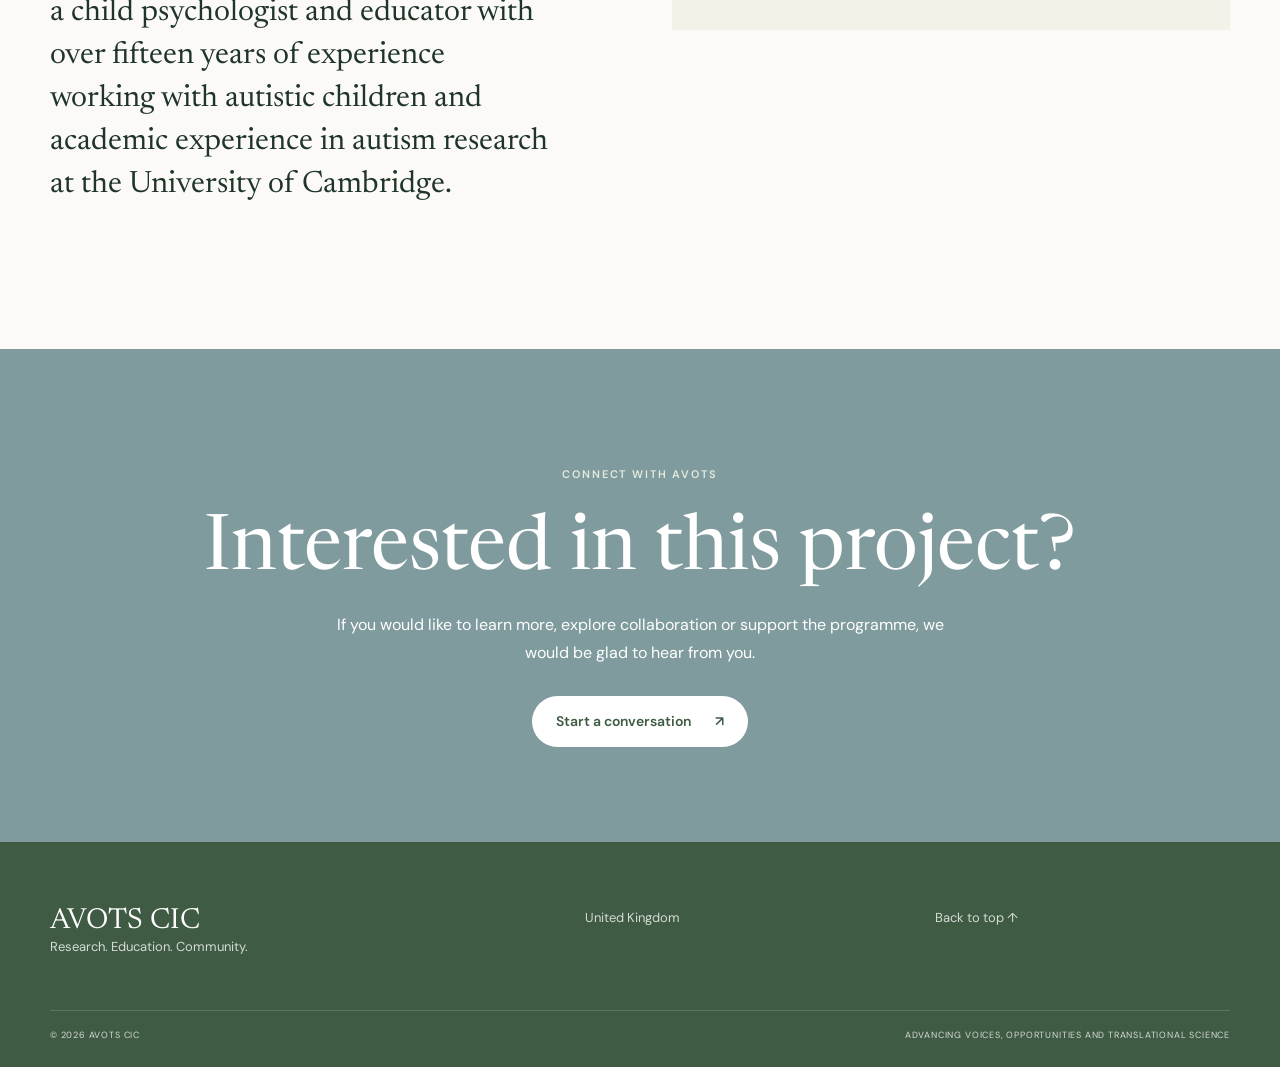
==== commit 0a97413f: "Update project-summer-camp.html" ====
--- a/project-summer-camp.html
+++ b/project-summer-camp.html
@@ -13,4 +13,4 @@
 <section class="section outcomes"><div class="wrap"><div class="outcome-card reveal"><p class="eyebrow light">Expected outcomes</p><h2 class="display">Learning that reaches beyond the camp</h2><p>The project aims to demonstrate how a carefully structured neuroaffirmative environment can improve engagement, emotional wellbeing, confidence, self-regulation, participation and positive autistic identity.</p><p>It will also contribute practical knowledge that can inform future community programmes and research.</p><div class="outcome-tags"><span>Engagement</span><span>Wellbeing</span><span>Confidence</span><span>Self-regulation</span><span>Participation</span><span>Positive identity</span></div></div></div></section>
 <section class="section leadership"><div class="wrap split"><div class="reveal"><p class="eyebrow">Project leadership</p><h2 class="display">Practice and research, brought together</h2><p class="lead">The programme has been developed by a child psychologist and educator with over fifteen years of experience working with autistic children and academic experience in autism research at the University of Cambridge.</p></div><aside class="venue reveal"><span>Setting</span><h3>A peaceful, nature-rich environment</h3><hr><p>The setting offers structured indoor facilities alongside woodland, beach and outdoor spaces—ideally suited to the project’s neuroaffirmative philosophy.</p></aside></div></section>
 <section class="project-cta"><div class="wrap reveal"><p class="eyebrow light">Connect with AVOTS</p><h2>Interested in this project?</h2><p>If you would like to learn more, explore collaboration or support the programme, we would be glad to hear from you.</p><a class="button" href="index.html#contact">Start a conversation <span>↗</span></a></div></section></main>
-<footer><div class="wrap footer-grid"><div><strong>AVOTS CIC</strong><span>Research. Education. Community.</span></div><div><span>United Kingdom</span></div><div><a href="mailto:hello@avots.org.uk">hello@avots.org.uk</a><a href="#main">Back to top ↑</a></div></div><div class="wrap footer-base"><span>© <span data-year></span> AVOTS CIC</span><span>Advancing Voices, Opportunities and Translational Science</span></div></footer></body></html>+<footer><div class="wrap footer-grid"><div><strong>AVOTS CIC</strong><span>Research. Education. Community.</span></div><div><span>United Kingdom</span></div><div><a href="#main">Back to top ↑</a></div></div><div class="wrap footer-base"><span>© <span data-year></span> AVOTS CIC</span><span>Advancing Voices, Opportunities and Translational Science</span></div></footer></body></html>
